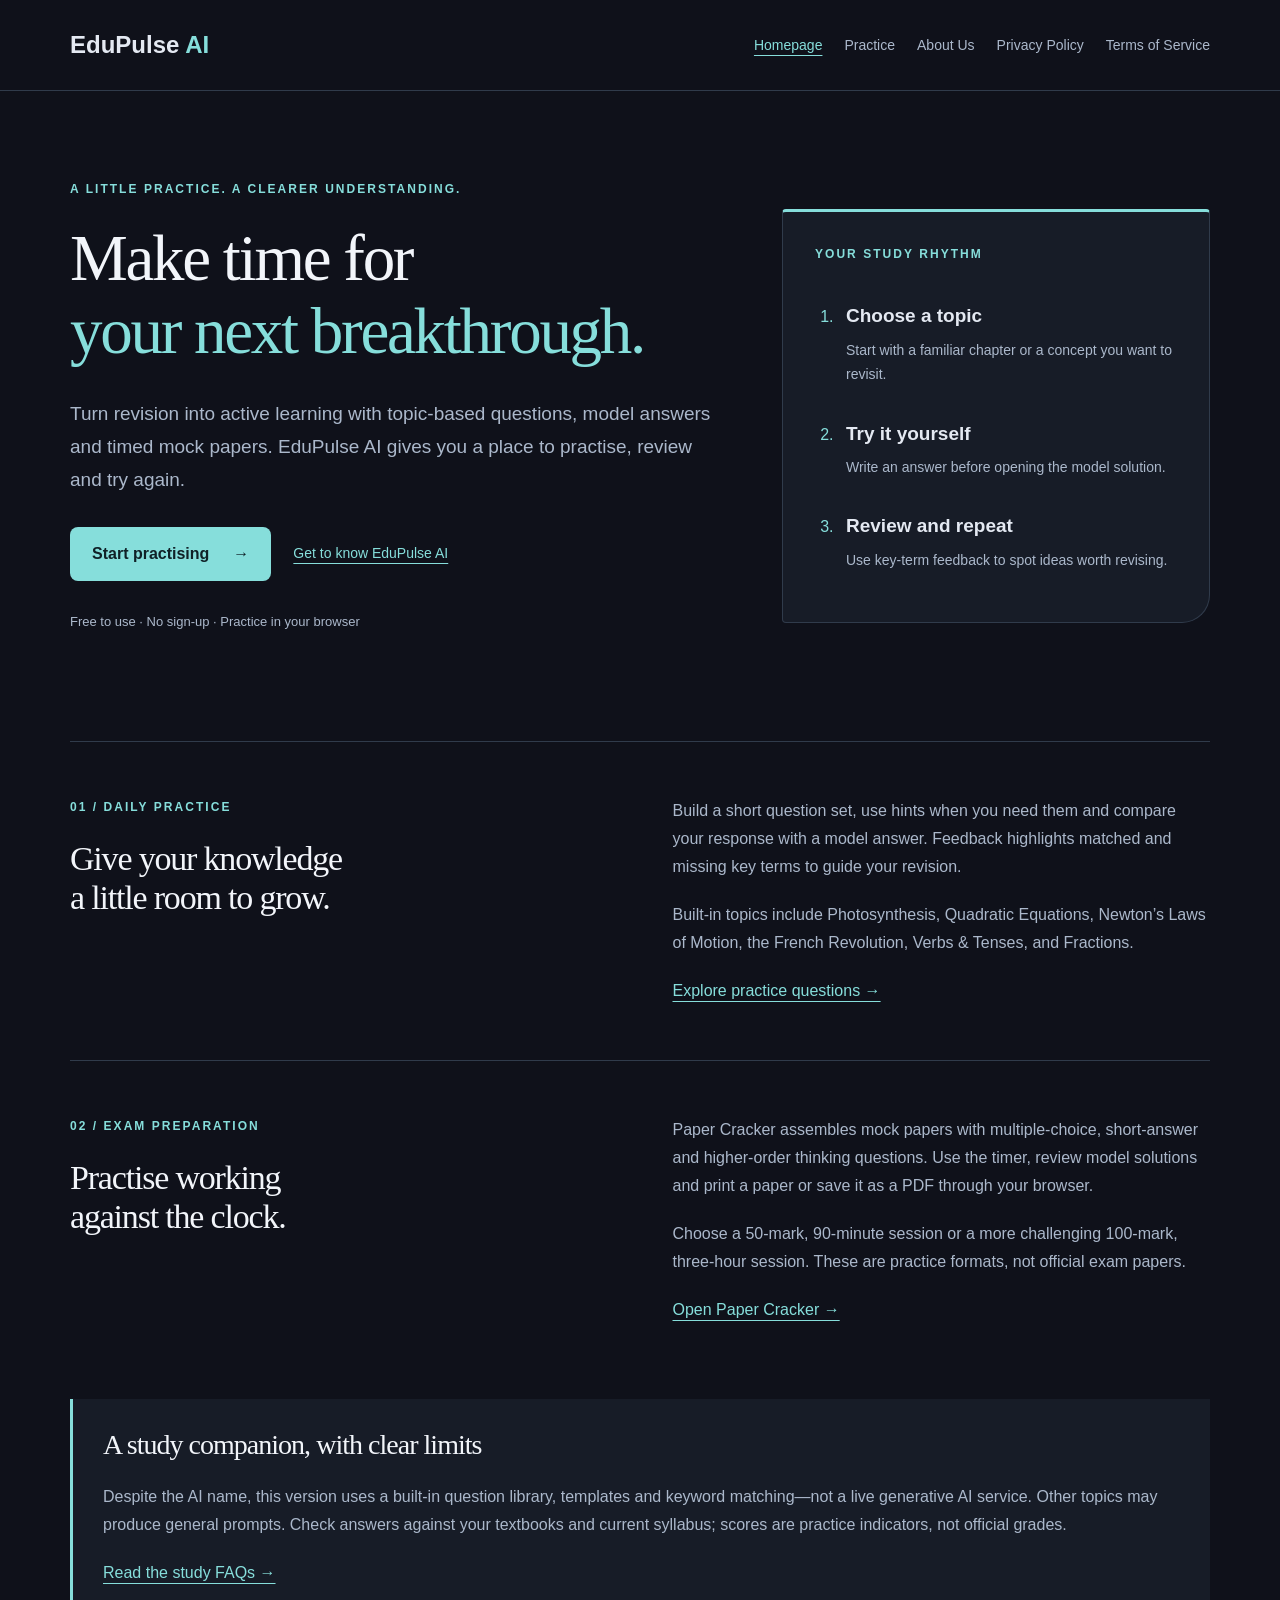
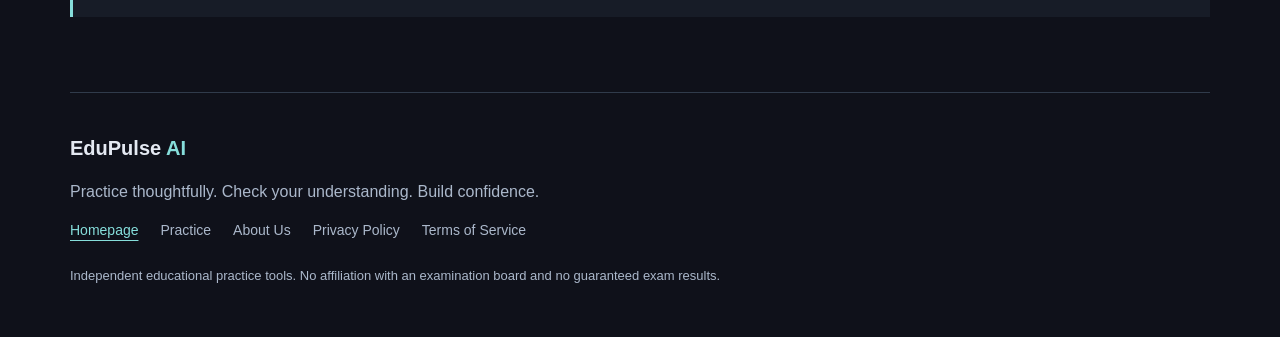
==== index.html @ 69b1e7d6 "Add files via upload" ====
<!DOCTYPE html>
<html lang="en"><head><meta charset="utf-8"><meta name="viewport" content="width=device-width, initial-scale=1"><title>Free Study Practice &amp; Mock Exam Papers | EduPulse AI</title><meta name="description" content="Practice school topics with EduPulse AI: topic-based questions, keyword feedback, model answers and timed mock exam papers. No account required."><meta name="theme-color" content="#0f111a"><link rel="stylesheet" href="/site.css"></head>
<body><a class="skip" href="#main">Skip to content</a><header class="site-header"><div class="wrap header-inner"><a class="brand" href="/">EduPulse <span>AI</span></a><nav aria-label="Main navigation"><a href="/" aria-current="page">Homepage</a><a href="/practice/">Practice</a><a href="/about-us/">About Us</a><a href="/privacy-policy/">Privacy Policy</a><a href="/terms-of-service/">Terms of Service</a></nav></div></header><main id="main" class="wrap"><section class="hero"><div><p class="eyebrow">A little practice. A clearer understanding.</p><h1>Make time for<br><span>your next breakthrough.</span></h1><p class="lead">Turn revision into active learning with topic-based questions, model answers and timed mock papers. EduPulse AI gives you a place to practise, review and try again.</p><div class="actions"><a class="button" href="/practice/">Start practising <span aria-hidden="true">→</span></a><a class="secondary" href="/about-us/">Get to know EduPulse AI</a></div><p class="small">Free to use · No sign-up · Practice in your browser</p></div><aside class="study-note"><p class="eyebrow">Your study rhythm</p><ol><li><strong>Choose a topic</strong><span>Start with a familiar chapter or a concept you want to revisit.</span></li><li><strong>Try it yourself</strong><span>Write an answer before opening the model solution.</span></li><li><strong>Review and repeat</strong><span>Use key-term feedback to spot ideas worth revising.</span></li></ol></aside></section>
<section class="feature"><div><p class="eyebrow">01 / Daily practice</p><h2>Give your knowledge<br>a little room to grow.</h2></div><div><p>Build a short question set, use hints when you need them and compare your response with a model answer. Feedback highlights matched and missing key terms to guide your revision.</p><p>Built-in topics include Photosynthesis, Quadratic Equations, Newton’s Laws of Motion, the French Revolution, Verbs &amp; Tenses, and Fractions.</p><a href="/practice/">Explore practice questions →</a></div></section>
<section class="feature"><div><p class="eyebrow">02 / Exam preparation</p><h2>Practise working<br>against the clock.</h2></div><div><p>Paper Cracker assembles mock papers with multiple-choice, short-answer and higher-order thinking questions. Use the timer, review model solutions and print a paper or save it as a PDF through your browser.</p><p>Choose a 50-mark, 90-minute session or a more challenging 100-mark, three-hour session. These are practice formats, not official exam papers.</p><a href="/practice/#paper">Open Paper Cracker →</a></div></section>
<section class="notice"><h2>A study companion, with clear limits</h2><p>Despite the AI name, this version uses a built-in question library, templates and keyword matching—not a live generative AI service. Other topics may produce general prompts. Check answers against your textbooks and current syllabus; scores are practice indicators, not official grades.</p><a href="/about-us/#faqs">Read the study FAQs →</a></section></main><footer class="wrap"><a class="brand" href="/">EduPulse <span>AI</span></a><p>Practice thoughtfully. Check your understanding. Build confidence.</p><nav aria-label="Footer navigation"><a href="/" aria-current="page">Homepage</a><a href="/practice/">Practice</a><a href="/about-us/">About Us</a><a href="/privacy-policy/">Privacy Policy</a><a href="/terms-of-service/">Terms of Service</a></nav><p class="small">Independent educational practice tools. No affiliation with an examination board and no guaranteed exam results.</p></footer></body></html>
---- site.css ----
:root{color-scheme:dark;--bg:#0f111a;--panel:#171c27;--text:#e4e9f2;--muted:#abb8cb;--accent:#86dedb;--line:#303b4b}*{box-sizing:border-box}html{scroll-behavior:smooth;scroll-padding-top:24px}body{margin:0;background:var(--bg);color:var(--text);font-family:'Trebuchet MS',sans-serif;line-height:1.75}a{color:var(--accent);text-underline-offset:5px}a:hover{color:#fff}a:focus-visible,summary:focus-visible{outline:2px solid var(--accent);outline-offset:6px}.wrap{width:min(1140px,calc(100% - 48px));margin:auto}.site-header{border-bottom:1px solid var(--line)}.header-inner{display:flex;align-items:center;justify-content:space-between;gap:28px;padding:24px 0}.brand{font-size:24px;font-weight:bold;color:var(--text);text-decoration:none;white-space:nowrap}.brand span{color:var(--accent)}nav{display:flex;gap:12px 22px;flex-wrap:wrap}nav a{font-size:14px;color:var(--muted);text-decoration:none}nav a[aria-current=page]{color:var(--accent);text-decoration:underline}.hero{display:grid;grid-template-columns:1.5fr 1fr;gap:70px;align-items:center;padding:88px 0}.eyebrow{font-size:12px;text-transform:uppercase;letter-spacing:.17em;color:var(--accent);font-weight:bold;margin:0 0 22px}h1,h2{font-family:Georgia,serif;font-weight:normal;line-height:1.13;letter-spacing:-.035em;color:#f2f5fa}h1{font-size:clamp(40px,5.2vw,65px);margin:0 0 28px}h1 span{color:var(--accent)}h2{font-size:34px;margin:0 0 22px}p{margin:0 0 20px;color:var(--muted)}.lead{font-size:19px;max-width:680px}.small{font-size:13px;margin-top:22px}.actions{display:flex;align-items:center;flex-wrap:wrap;gap:22px;margin:30px 0}.button{display:inline-flex;gap:24px;align-items:center;background:var(--accent);color:#102127;border-radius:8px;padding:13px 22px;text-decoration:none;font-weight:bold}.button:hover{background:#b4efea;color:#102127}.secondary{font-size:14px}.study-note{background:var(--panel);border:1px solid var(--line);border-top:3px solid var(--accent);border-radius:4px 4px 28px 4px;padding:32px}.study-note ol{padding-left:23px;margin:0}.study-note li{padding:12px 0 18px 8px;color:var(--accent)}.study-note strong{display:block;font-size:19px;color:var(--text)}.study-note li span{display:block;font-size:14px;color:var(--muted);margin-top:5px}.feature{border-top:1px solid var(--line);display:grid;grid-template-columns:1fr 1fr;gap:65px;padding:55px 0}.notice{border-left:3px solid var(--accent);padding:30px;background:var(--panel);margin:20px 0 75px}.notice h2{font-size:28px}.document{max-width:790px;padding:65px 0 80px}.document section{margin-top:42px}.document h2{font-size:29px}.document h1{font-size:clamp(40px,5vw,60px)}details{border-bottom:1px solid var(--line);padding:20px 0}summary{cursor:pointer;font-weight:bold;line-height:1.5;color:var(--text)}details p{padding-top:16px;margin-bottom:0}footer{border-top:1px solid var(--line);padding:38px 0}footer .brand{font-size:20px}footer p{margin:12px 0}footer .small{max-width:660px}.skip{position:absolute;left:20px;top:-100px;background:var(--bg);padding:10px;z-index:100}.skip:focus{top:10px}@media(max-width:800px){.header-inner{align-items:flex-start;flex-direction:column;gap:16px}.hero{grid-template-columns:1fr;gap:32px;padding:48px 0}.feature{grid-template-columns:1fr;gap:12px;padding:36px 0}.wrap{width:calc(100% - 36px)}.document{padding-top:42px}nav{gap:12px 18px}.study-note{padding:24px}h2{font-size:30px}}@media(prefers-reduced-motion:reduce){html{scroll-behavior:auto}}@media print{body{background:white;color:#17202a}h1,h2,p,summary,a{color:#17202a}.site-header,footer,.skip,.actions{display:none}.document{max-width:none;padding:0}.wrap{width:100%}details{break-inside:avoid}}
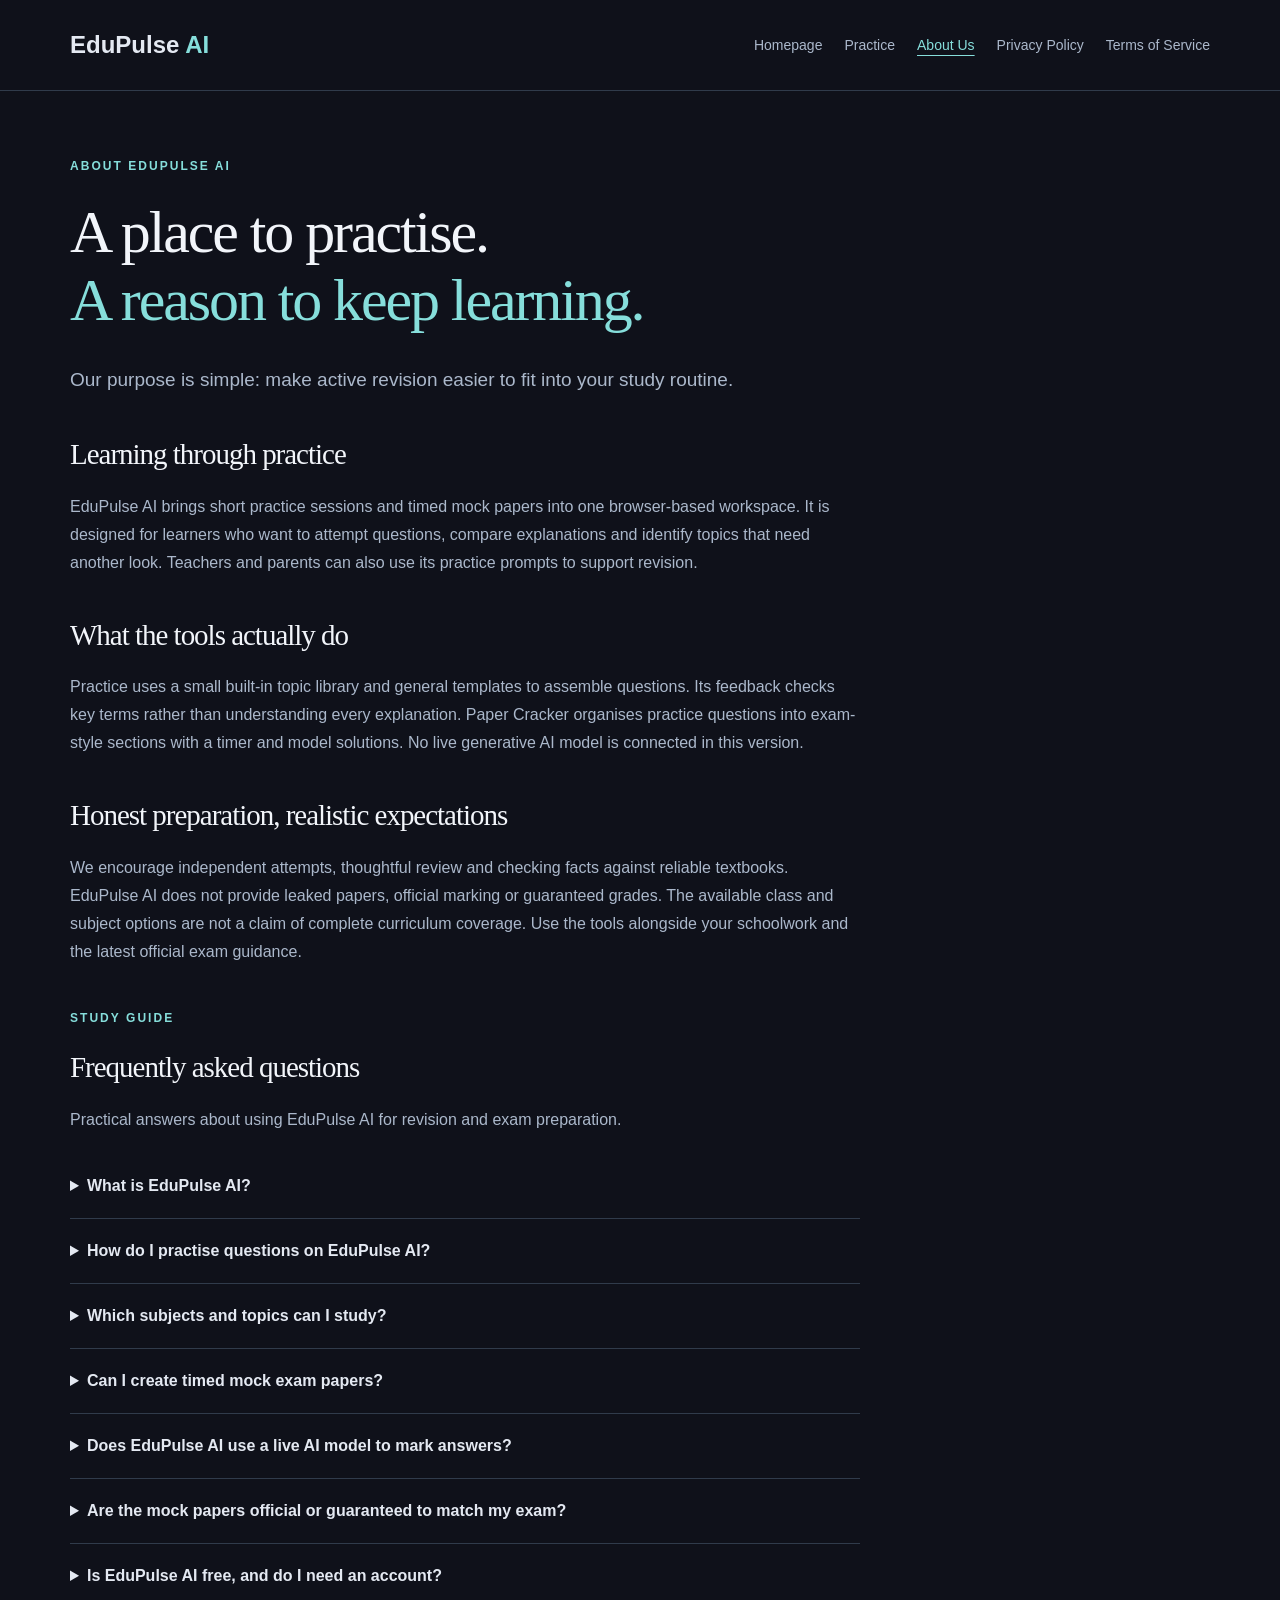
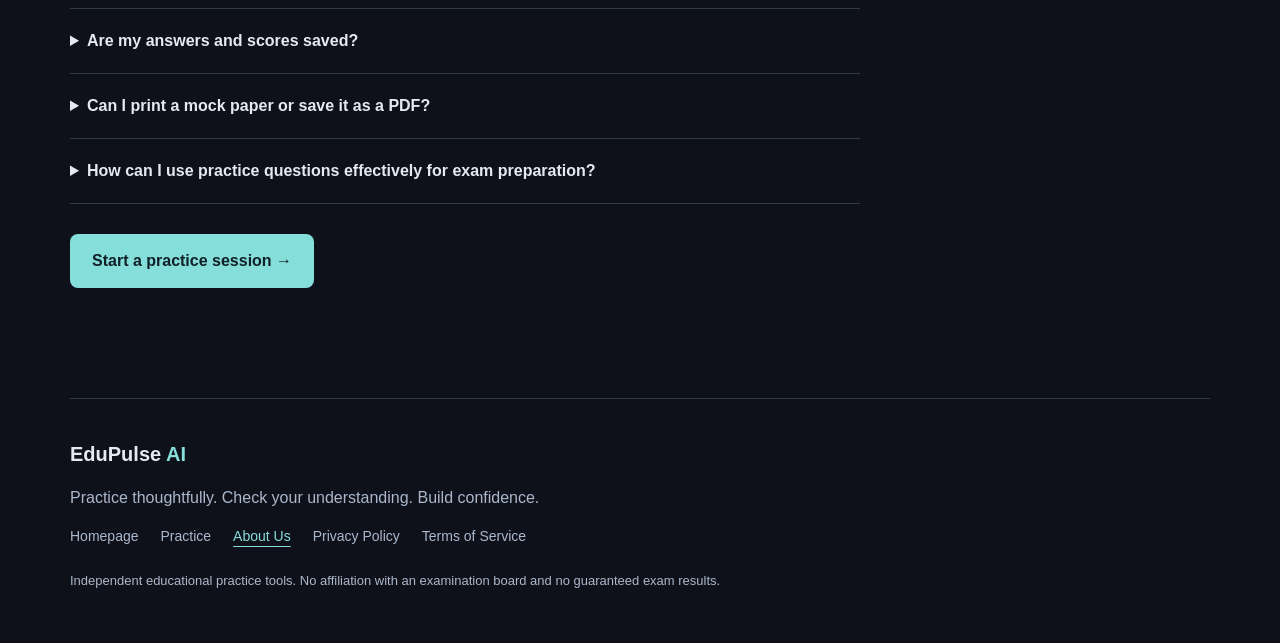
==== commit 3be12d06: "Add files via upload" ====
--- a/index.html
+++ b/index.html
@@ -1,6 +1,3 @@
 <!DOCTYPE html>
-<html lang="en"><head><meta charset="utf-8"><meta name="viewport" content="width=device-width, initial-scale=1"><title>Free Study Practice &amp; Mock Exam Papers | EduPulse AI</title><meta name="description" content="Practice school topics with EduPulse AI: topic-based questions, keyword feedback, model answers and timed mock exam papers. No account required."><meta name="theme-color" content="#0f111a"><link rel="stylesheet" href="/site.css"></head>
-<body><a class="skip" href="#main">Skip to content</a><header class="site-header"><div class="wrap header-inner"><a class="brand" href="/">EduPulse <span>AI</span></a><nav aria-label="Main navigation"><a href="/" aria-current="page">Homepage</a><a href="/practice/">Practice</a><a href="/about-us/">About Us</a><a href="/privacy-policy/">Privacy Policy</a><a href="/terms-of-service/">Terms of Service</a></nav></div></header><main id="main" class="wrap"><section class="hero"><div><p class="eyebrow">A little practice. A clearer understanding.</p><h1>Make time for<br><span>your next breakthrough.</span></h1><p class="lead">Turn revision into active learning with topic-based questions, model answers and timed mock papers. EduPulse AI gives you a place to practise, review and try again.</p><div class="actions"><a class="button" href="/practice/">Start practising <span aria-hidden="true">→</span></a><a class="secondary" href="/about-us/">Get to know EduPulse AI</a></div><p class="small">Free to use · No sign-up · Practice in your browser</p></div><aside class="study-note"><p class="eyebrow">Your study rhythm</p><ol><li><strong>Choose a topic</strong><span>Start with a familiar chapter or a concept you want to revisit.</span></li><li><strong>Try it yourself</strong><span>Write an answer before opening the model solution.</span></li><li><strong>Review and repeat</strong><span>Use key-term feedback to spot ideas worth revising.</span></li></ol></aside></section>
-<section class="feature"><div><p class="eyebrow">01 / Daily practice</p><h2>Give your knowledge<br>a little room to grow.</h2></div><div><p>Build a short question set, use hints when you need them and compare your response with a model answer. Feedback highlights matched and missing key terms to guide your revision.</p><p>Built-in topics include Photosynthesis, Quadratic Equations, Newton’s Laws of Motion, the French Revolution, Verbs &amp; Tenses, and Fractions.</p><a href="/practice/">Explore practice questions →</a></div></section>
-<section class="feature"><div><p class="eyebrow">02 / Exam preparation</p><h2>Practise working<br>against the clock.</h2></div><div><p>Paper Cracker assembles mock papers with multiple-choice, short-answer and higher-order thinking questions. Use the timer, review model solutions and print a paper or save it as a PDF through your browser.</p><p>Choose a 50-mark, 90-minute session or a more challenging 100-mark, three-hour session. These are practice formats, not official exam papers.</p><a href="/practice/#paper">Open Paper Cracker →</a></div></section>
-<section class="notice"><h2>A study companion, with clear limits</h2><p>Despite the AI name, this version uses a built-in question library, templates and keyword matching—not a live generative AI service. Other topics may produce general prompts. Check answers against your textbooks and current syllabus; scores are practice indicators, not official grades.</p><a href="/about-us/#faqs">Read the study FAQs →</a></section></main><footer class="wrap"><a class="brand" href="/">EduPulse <span>AI</span></a><p>Practice thoughtfully. Check your understanding. Build confidence.</p><nav aria-label="Footer navigation"><a href="/" aria-current="page">Homepage</a><a href="/practice/">Practice</a><a href="/about-us/">About Us</a><a href="/privacy-policy/">Privacy Policy</a><a href="/terms-of-service/">Terms of Service</a></nav><p class="small">Independent educational practice tools. No affiliation with an examination board and no guaranteed exam results.</p></footer></body></html>+<html lang="en"><head><meta charset="utf-8"><meta name="viewport" content="width=device-width, initial-scale=1"><title>About Us &amp; Study FAQs | EduPulse AI</title><meta name="description" content="Learn how EduPulse AI supports topic revision and mock exam practice. Find answers about subjects, feedback, free access, printing and study privacy."><meta name="theme-color" content="#0f111a"><link rel="stylesheet" href="/site.css"></head>
+<body><a class="skip" href="#main">Skip to content</a><header class="site-header"><div class="wrap header-inner"><a class="brand" href="/">EduPulse <span>AI</span></a><nav aria-label="Main navigation"><a href="/">Homepage</a><a href="/practice/">Practice</a><a href="/about-us/" aria-current="page">About Us</a><a href="/privacy-policy/">Privacy Policy</a><a href="/terms-of-service/">Terms of Service</a></nav></div></header><main id="main" class="wrap"><article class="document"><p class="eyebrow">About EduPulse AI</p><h1>A place to practise.<br><span>A reason to keep learning.</span></h1><p class="lead">Our purpose is simple: make active revision easier to fit into your study routine.</p><section><h2>Learning through practice</h2><p>EduPulse AI brings short practice sessions and timed mock papers into one browser-based workspace. It is designed for learners who want to attempt questions, compare explanations and identify topics that need another look. Teachers and parents can also use its practice prompts to support revision.</p></section><section><h2>What the tools actually do</h2><p>Practice uses a small built-in topic library and general templates to assemble questions. Its feedback checks key terms rather than understanding every explanation. Paper Cracker organises practice questions into exam-style sections with a timer and model solutions. No live generative AI model is connected in this version.</p></section><section><h2>Honest preparation, realistic expectations</h2><p>We encourage independent attempts, thoughtful review and checking facts against reliable textbooks. EduPulse AI does not provide leaked papers, official marking or guaranteed grades. The available class and subject options are not a claim of complete curriculum coverage. Use the tools alongside your schoolwork and the latest official exam guidance.</p></section><section id="faqs"><p class="eyebrow">Study guide</p><h2>Frequently asked questions</h2><p>Practical answers about using EduPulse AI for revision and exam preparation.</p><details><summary>What is EduPulse AI?</summary><p>EduPulse AI is a free browser-based study tool for topic practice and mock exam preparation. It offers questions, hints, model answers, keyword-based feedback and timed practice papers.</p></details><details><summary>How do I practise questions on EduPulse AI?</summary><p>Open Practice, enter a topic, select a study level and choose the number of questions. Try answering before checking the feedback, then compare your work with the model answer and revise any missing ideas.</p></details><details><summary>Which subjects and topics can I study?</summary><p>The built-in library covers Photosynthesis, Quadratic Equations, Newton’s Laws of Motion, the French Revolution, Verbs &amp; Tenses, and Fractions. The interface also offers broader subject and class selections, but these do not mean every syllabus is covered. Topics outside the library use general templates.</p></details><details><summary>Can I create timed mock exam papers?</summary><p>Yes. Open Paper Cracker, choose your class or exam, subject and chapter, then generate a practice paper. Standard mode offers 50 marks in 90 minutes; the more challenging mode offers 100 marks in three hours. Papers include MCQs, short answers and higher-order thinking questions.</p></details><details><summary>Does EduPulse AI use a live AI model to mark answers?</summary><p>No. This version compares key terms in your answer with a built-in model answer. It can miss valid explanations or award credit for keywords without full understanding. Use it as a revision aid and ask a teacher when an answer is unclear.</p></details><details><summary>Are the mock papers official or guaranteed to match my exam?</summary><p>No. EduPulse AI is an independent practice resource, not an exam board or an official source of exam questions. Class, JEE and NEET selections help organise practice; they do not certify syllabus coverage, predict exam questions or guarantee results.</p></details><details><summary>Is EduPulse AI free, and do I need an account?</summary><p>The current tools are free to use and do not require an account or payment. You can start practising directly in your browser.</p></details><details><summary>Are my answers and scores saved?</summary><p>The current app keeps answers and scores only in the active browser session and has no account-based progress history. Refreshing, leaving the page or switching tools can clear your work. The app does not send your typed answers to an AI service.</p></details><details><summary>Can I print a mock paper or save it as a PDF?</summary><p>Yes. Generate a paper in Paper Cracker and select Print / Save as PDF. Your browser opens its print dialog, where you can choose a printer or a PDF destination if supported. Show or hide solutions before printing to suit your revision.</p></details><details><summary>How can I use practice questions effectively for exam preparation?</summary><p>Start with a topic from your current syllabus, answer without looking at the solution, and review the ideas you missed. Revisit your textbook, try again and use timed papers to practise pacing. Combine the tool with teacher guidance and official syllabus materials.</p></details></section><div class="actions"><a class="button" href="/practice/">Start a practice session →</a></div></article></main><footer class="wrap"><a class="brand" href="/">EduPulse <span>AI</span></a><p>Practice thoughtfully. Check your understanding. Build confidence.</p><nav aria-label="Footer navigation"><a href="/">Homepage</a><a href="/practice/">Practice</a><a href="/about-us/" aria-current="page">About Us</a><a href="/privacy-policy/">Privacy Policy</a><a href="/terms-of-service/">Terms of Service</a></nav><p class="small">Independent educational practice tools. No affiliation with an examination board and no guaranteed exam results.</p></footer></body></html>
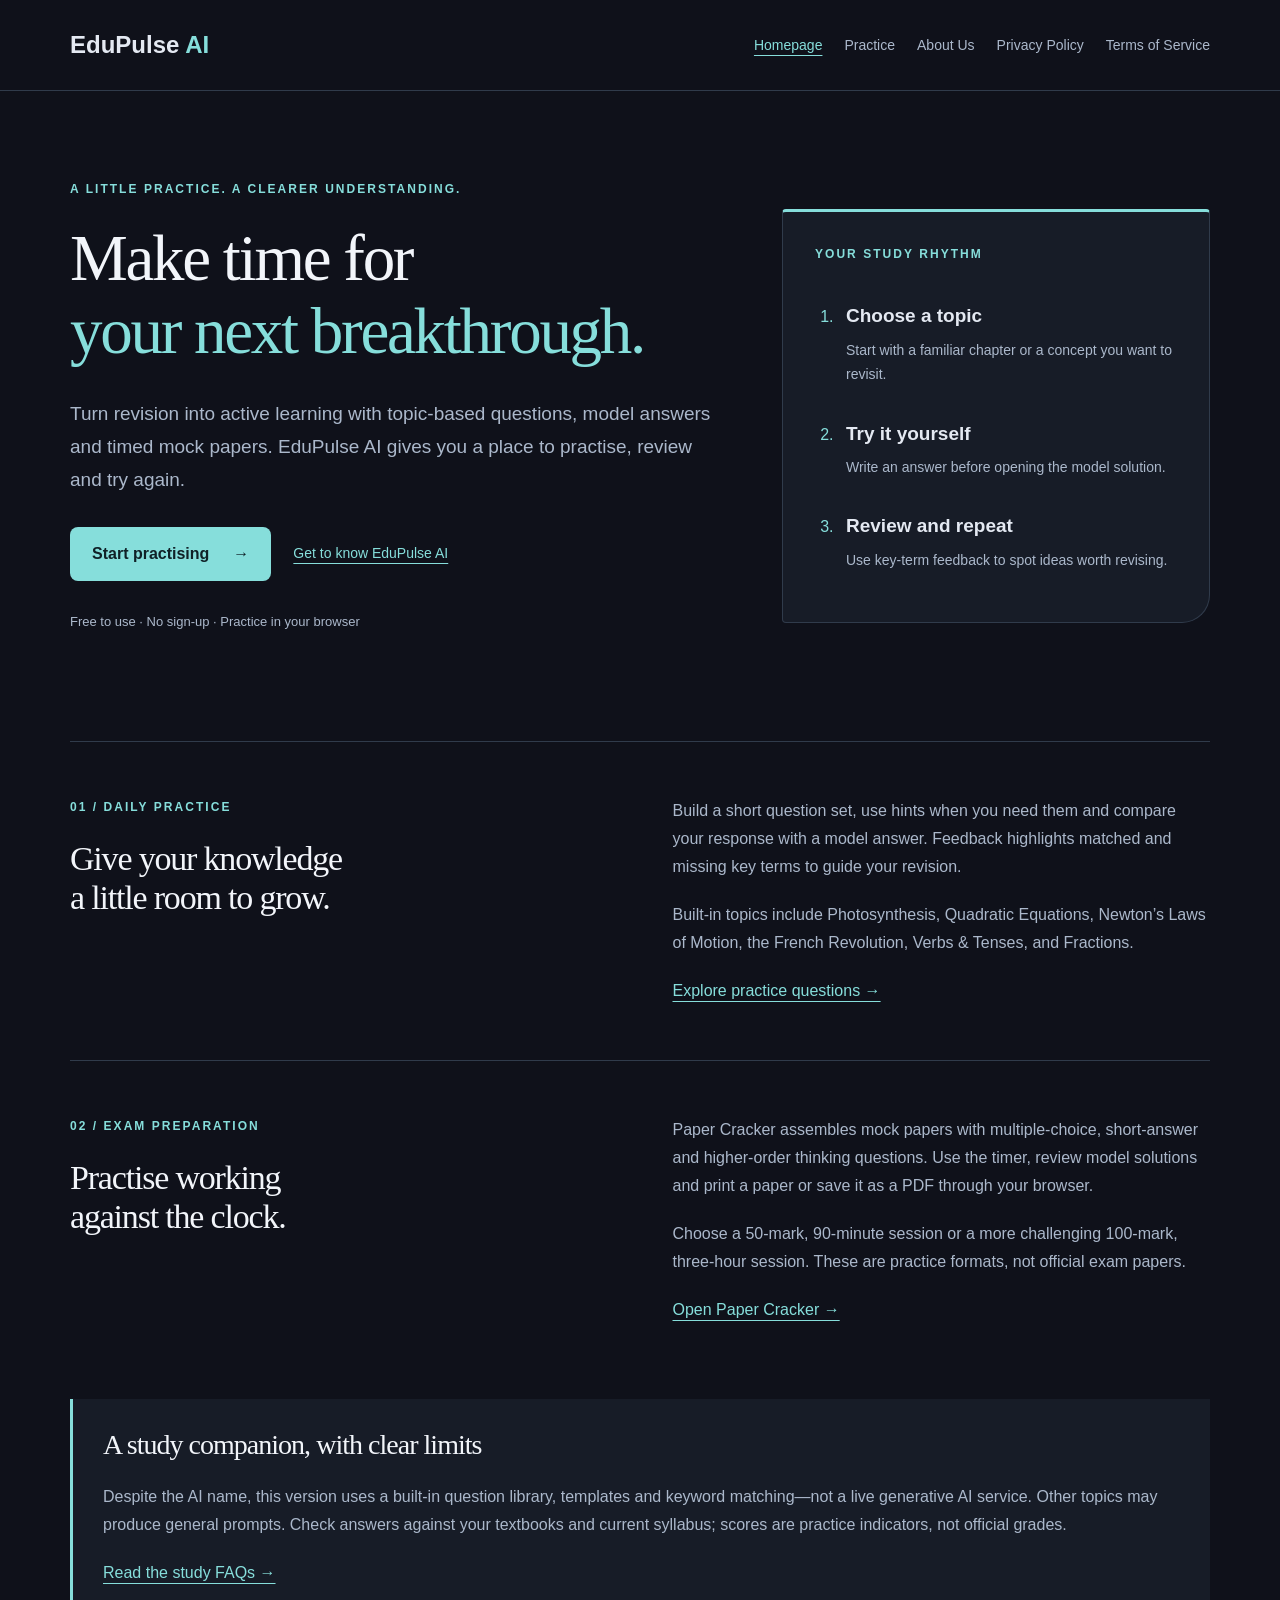
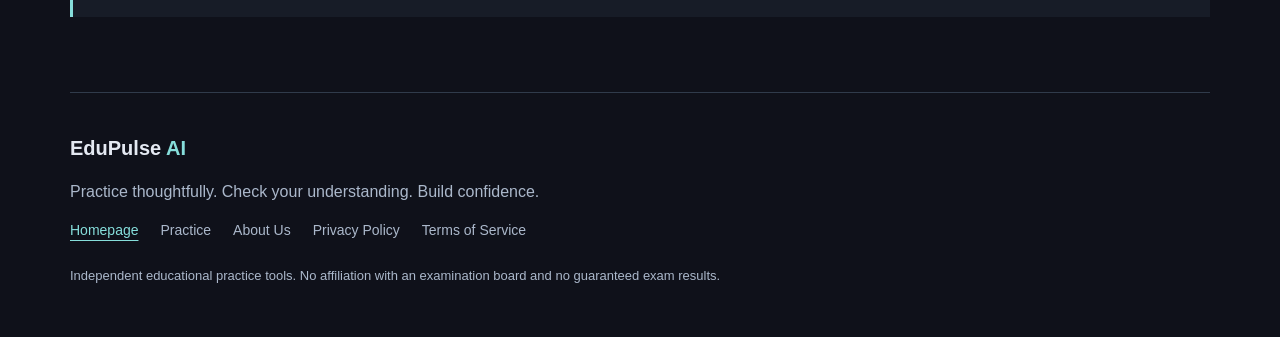
==== commit e238b7c9: "Add files via upload" ====
--- a/index.html
+++ b/index.html
@@ -1,3 +1,6 @@
 <!DOCTYPE html>
-<html lang="en"><head><meta charset="utf-8"><meta name="viewport" content="width=device-width, initial-scale=1"><title>About Us &amp; Study FAQs | EduPulse AI</title><meta name="description" content="Learn how EduPulse AI supports topic revision and mock exam practice. Find answers about subjects, feedback, free access, printing and study privacy."><meta name="theme-color" content="#0f111a"><link rel="stylesheet" href="/site.css"></head>
-<body><a class="skip" href="#main">Skip to content</a><header class="site-header"><div class="wrap header-inner"><a class="brand" href="/">EduPulse <span>AI</span></a><nav aria-label="Main navigation"><a href="/">Homepage</a><a href="/practice/">Practice</a><a href="/about-us/" aria-current="page">About Us</a><a href="/privacy-policy/">Privacy Policy</a><a href="/terms-of-service/">Terms of Service</a></nav></div></header><main id="main" class="wrap"><article class="document"><p class="eyebrow">About EduPulse AI</p><h1>A place to practise.<br><span>A reason to keep learning.</span></h1><p class="lead">Our purpose is simple: make active revision easier to fit into your study routine.</p><section><h2>Learning through practice</h2><p>EduPulse AI brings short practice sessions and timed mock papers into one browser-based workspace. It is designed for learners who want to attempt questions, compare explanations and identify topics that need another look. Teachers and parents can also use its practice prompts to support revision.</p></section><section><h2>What the tools actually do</h2><p>Practice uses a small built-in topic library and general templates to assemble questions. Its feedback checks key terms rather than understanding every explanation. Paper Cracker organises practice questions into exam-style sections with a timer and model solutions. No live generative AI model is connected in this version.</p></section><section><h2>Honest preparation, realistic expectations</h2><p>We encourage independent attempts, thoughtful review and checking facts against reliable textbooks. EduPulse AI does not provide leaked papers, official marking or guaranteed grades. The available class and subject options are not a claim of complete curriculum coverage. Use the tools alongside your schoolwork and the latest official exam guidance.</p></section><section id="faqs"><p class="eyebrow">Study guide</p><h2>Frequently asked questions</h2><p>Practical answers about using EduPulse AI for revision and exam preparation.</p><details><summary>What is EduPulse AI?</summary><p>EduPulse AI is a free browser-based study tool for topic practice and mock exam preparation. It offers questions, hints, model answers, keyword-based feedback and timed practice papers.</p></details><details><summary>How do I practise questions on EduPulse AI?</summary><p>Open Practice, enter a topic, select a study level and choose the number of questions. Try answering before checking the feedback, then compare your work with the model answer and revise any missing ideas.</p></details><details><summary>Which subjects and topics can I study?</summary><p>The built-in library covers Photosynthesis, Quadratic Equations, Newton’s Laws of Motion, the French Revolution, Verbs &amp; Tenses, and Fractions. The interface also offers broader subject and class selections, but these do not mean every syllabus is covered. Topics outside the library use general templates.</p></details><details><summary>Can I create timed mock exam papers?</summary><p>Yes. Open Paper Cracker, choose your class or exam, subject and chapter, then generate a practice paper. Standard mode offers 50 marks in 90 minutes; the more challenging mode offers 100 marks in three hours. Papers include MCQs, short answers and higher-order thinking questions.</p></details><details><summary>Does EduPulse AI use a live AI model to mark answers?</summary><p>No. This version compares key terms in your answer with a built-in model answer. It can miss valid explanations or award credit for keywords without full understanding. Use it as a revision aid and ask a teacher when an answer is unclear.</p></details><details><summary>Are the mock papers official or guaranteed to match my exam?</summary><p>No. EduPulse AI is an independent practice resource, not an exam board or an official source of exam questions. Class, JEE and NEET selections help organise practice; they do not certify syllabus coverage, predict exam questions or guarantee results.</p></details><details><summary>Is EduPulse AI free, and do I need an account?</summary><p>The current tools are free to use and do not require an account or payment. You can start practising directly in your browser.</p></details><details><summary>Are my answers and scores saved?</summary><p>The current app keeps answers and scores only in the active browser session and has no account-based progress history. Refreshing, leaving the page or switching tools can clear your work. The app does not send your typed answers to an AI service.</p></details><details><summary>Can I print a mock paper or save it as a PDF?</summary><p>Yes. Generate a paper in Paper Cracker and select Print / Save as PDF. Your browser opens its print dialog, where you can choose a printer or a PDF destination if supported. Show or hide solutions before printing to suit your revision.</p></details><details><summary>How can I use practice questions effectively for exam preparation?</summary><p>Start with a topic from your current syllabus, answer without looking at the solution, and review the ideas you missed. Revisit your textbook, try again and use timed papers to practise pacing. Combine the tool with teacher guidance and official syllabus materials.</p></details></section><div class="actions"><a class="button" href="/practice/">Start a practice session →</a></div></article></main><footer class="wrap"><a class="brand" href="/">EduPulse <span>AI</span></a><p>Practice thoughtfully. Check your understanding. Build confidence.</p><nav aria-label="Footer navigation"><a href="/">Homepage</a><a href="/practice/">Practice</a><a href="/about-us/" aria-current="page">About Us</a><a href="/privacy-policy/">Privacy Policy</a><a href="/terms-of-service/">Terms of Service</a></nav><p class="small">Independent educational practice tools. No affiliation with an examination board and no guaranteed exam results.</p></footer></body></html>+<html lang="en"><head><meta charset="utf-8"><meta name="viewport" content="width=device-width, initial-scale=1"><title>Free Study Practice &amp; Mock Exam Papers | EduPulse AI</title><meta name="description" content="Practice school topics with EduPulse AI: topic-based questions, keyword feedback, model answers and timed mock exam papers. No account required."><meta name="theme-color" content="#0f111a"><link rel="stylesheet" href="/site.css"></head>
+<body><a class="skip" href="#main">Skip to content</a><header class="site-header"><div class="wrap header-inner"><a class="brand" href="/">EduPulse <span>AI</span></a><nav aria-label="Main navigation"><a href="/" aria-current="page">Homepage</a><a href="/practice/">Practice</a><a href="/about-us/">About Us</a><a href="/privacy-policy/">Privacy Policy</a><a href="/terms-of-service/">Terms of Service</a></nav></div></header><main id="main" class="wrap"><section class="hero"><div><p class="eyebrow">A little practice. A clearer understanding.</p><h1>Make time for<br><span>your next breakthrough.</span></h1><p class="lead">Turn revision into active learning with topic-based questions, model answers and timed mock papers. EduPulse AI gives you a place to practise, review and try again.</p><div class="actions"><a class="button" href="/practice/">Start practising <span aria-hidden="true">→</span></a><a class="secondary" href="/about-us/">Get to know EduPulse AI</a></div><p class="small">Free to use · No sign-up · Practice in your browser</p></div><aside class="study-note"><p class="eyebrow">Your study rhythm</p><ol><li><strong>Choose a topic</strong><span>Start with a familiar chapter or a concept you want to revisit.</span></li><li><strong>Try it yourself</strong><span>Write an answer before opening the model solution.</span></li><li><strong>Review and repeat</strong><span>Use key-term feedback to spot ideas worth revising.</span></li></ol></aside></section>
+<section class="feature"><div><p class="eyebrow">01 / Daily practice</p><h2>Give your knowledge<br>a little room to grow.</h2></div><div><p>Build a short question set, use hints when you need them and compare your response with a model answer. Feedback highlights matched and missing key terms to guide your revision.</p><p>Built-in topics include Photosynthesis, Quadratic Equations, Newton’s Laws of Motion, the French Revolution, Verbs &amp; Tenses, and Fractions.</p><a href="/practice/">Explore practice questions →</a></div></section>
+<section class="feature"><div><p class="eyebrow">02 / Exam preparation</p><h2>Practise working<br>against the clock.</h2></div><div><p>Paper Cracker assembles mock papers with multiple-choice, short-answer and higher-order thinking questions. Use the timer, review model solutions and print a paper or save it as a PDF through your browser.</p><p>Choose a 50-mark, 90-minute session or a more challenging 100-mark, three-hour session. These are practice formats, not official exam papers.</p><a href="/practice/#paper">Open Paper Cracker →</a></div></section>
+<section class="notice"><h2>A study companion, with clear limits</h2><p>Despite the AI name, this version uses a built-in question library, templates and keyword matching—not a live generative AI service. Other topics may produce general prompts. Check answers against your textbooks and current syllabus; scores are practice indicators, not official grades.</p><a href="/about-us/#faqs">Read the study FAQs →</a></section></main><footer class="wrap"><a class="brand" href="/">EduPulse <span>AI</span></a><p>Practice thoughtfully. Check your understanding. Build confidence.</p><nav aria-label="Footer navigation"><a href="/" aria-current="page">Homepage</a><a href="/practice/">Practice</a><a href="/about-us/">About Us</a><a href="/privacy-policy/">Privacy Policy</a><a href="/terms-of-service/">Terms of Service</a></nav><p class="small">Independent educational practice tools. No affiliation with an examination board and no guaranteed exam results.</p></footer></body></html>
